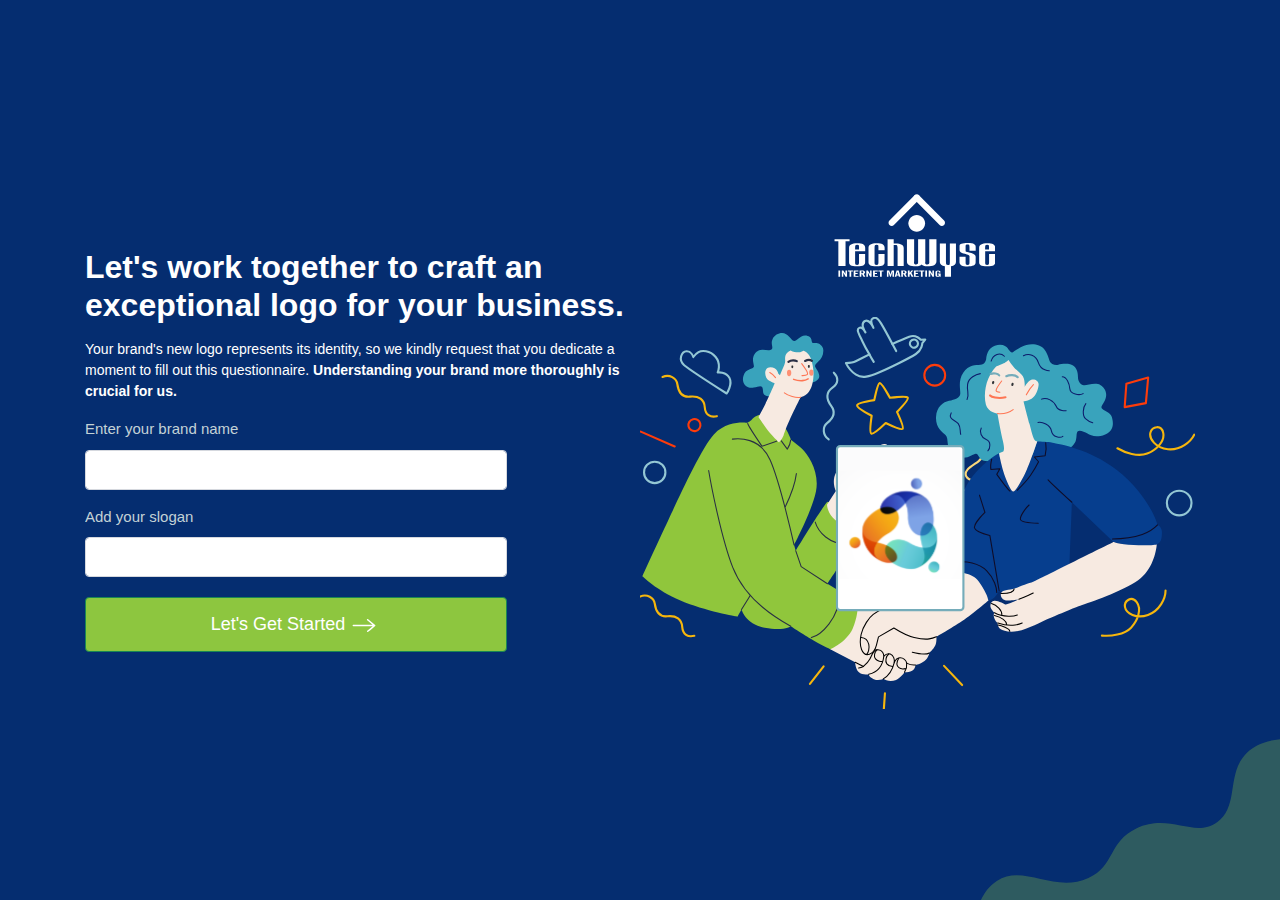
==== index.html @ 130cfa94 "new" ====
<!DOCTYPE html>
<html lang="en">
<head>
  <meta charset="UTF-8">
  <meta name="viewport" content="width=device-width, initial-scale=1.0">
  <link rel="stylesheet" href="libraries/css/bootstrap.min.css">
  <link href="libraries/css/slick.min.css" rel="stylesheet">
  <link rel="stylesheet" href="libraries/css//tagify.css">
  <link href="libraries/css/select2.min.css" rel="stylesheet" />
  <link rel="stylesheet" href="styles/styles.css">
  <title>Logo Request Form</title>
</head>
<body>
  <!-- <div class="container logo_req_wrapper">
    <div class="top-section">
      <img src="images/tw_logo.svg" alt="Logo" class="tw_logo img-fluid">
      <h2>Let's work together to craft an exceptional logo for your business.</h2>
    </div>
    <div class="left-section">
      <form>
        <div class="mb-3">
          <label for="name" class="form-label">Enter your brand name</label>
          <input type="text" id="name" name="name" class="form-control" placeholder="">
        </div>

        <div class="mb-3">
          <label for="email" class="form-label">Add your slogan</label>
          <input type="text" id="email" name="email" class="form-control" placeholder="">
        </div>

        <button class="btn btn-success lets_get_started_btn">Let's Get Started</button>
      </form>
    </div>

    <div class="right-section">
      Add your SVG file here
      <img src="images/shakehand.svg" alt="SVG Image" class="img-fluid">
    </div>
  </div> -->

<div class="slider">
  <div class="banner"> 
    <div class="container">
      <div class="row g-0">
        <div class="col-lg-7 col-xl-6 ">
          <div class="mobile">
            <div class="banner_image">
              <img src="images/tw_logo.svg" alt="Logo" class="tw_logo img-fluid">
              <img src="images/shakehand.svg" alt="SVG Image" class="banner_img img-fluid">
            </div>
          </div>
          <div class="banner_content bigEntrance">
            <h1>Let's work together to craft an <br> exceptional logo for your business.</h1>
            <p>Your brand's new logo represents its identity, so we kindly request that you dedicate a moment to fill out this questionnaire. <strong>Understanding your brand more thoroughly is crucial for us.</strong></p>
            <form  class="lep_home_form step0_form" action="#">
             <div class="form_feild_wrap">
              <label for="name" class="form-label">Enter your brand name</label>
              <input type="text" id="name" name="name" class="form-control " placeholder="" data-mandatory="true" data-validation-msg="Please enter brand name">
              <span class="validation_message" style="margin-top: 3px;"></span>
             </div>
    
              <div class="form_feild_wrap">
                <label for="email" class="form-label">Add your slogan</label>
                <input type="text" id="email" name="email" class="form-control" placeholder="" data-mandatory="true" data-validation-msg="Please enter slogan">
                <span class="validation_message" style="margin-top: 3px;"></span>
              </div>
      
              <button class="btn btn-success lets_get_started_btn">
                  Let's Get Started 
                  <i>
                    <svg width="34" height="25" viewBox="0 0 44 25" fill="none" xmlns="http://www.w3.org/2000/svg">
                      <path d="M43.486 11.5367L29.9732 0.345461C29.3534 -0.168097 28.4164 -0.100824 27.8826 0.492326C27.3469 1.08642 27.4151 1.98373 28.0348 2.49728L38.3926 11.0743H1.48265C0.664225 11.0743 0 11.71 0 12.4955C0 13.281 0.664225 13.9168 1.48265 13.9168H38.7652L32.8613 18.9681L28.2493 22.4644C27.6078 22.9515 27.4981 23.845 28.0062 24.4609C28.2988 24.8152 28.7327 25 29.1705 25C29.4928 25 29.817 24.9005 30.0898 24.693L34.768 21.1417L43.5038 13.6714C43.822 13.3995 44.0029 13.0091 44 12.5998C43.996 12.1914 43.8102 11.8039 43.486 11.5367Z" fill="white"/>
                    </svg>
                  </i>
              </button>
            </form>
          </div>
        </div>
        <div class="col-lg-5  col-xl-6 desktop">
          <div class="banner_image">
            <img src="images/tw_logo.svg" alt="Logo" class="tw_logo img-fluid">
            <!-- <img src="images/shakehand_new.svg" alt="SVG Image" class="banner_img img-fluid"> -->
            <div class="banner_svg_wrapper">
              <svg viewBox="0 0 808 572" fill="none" xmlns="http://www.w3.org/2000/svg" xmlns:xlink="http://www.w3.org/1999/xlink">
                <g clip-path="url(#clip0_4_2)">
                <path d="M406.702 200.77C415.197 187.892 429.413 196.703 439.3 207.168C450.288 218.796 457.659 203.232 463.948 190.839C470.237 178.445 483.958 169.823 497.586 178.288C511.214 186.754 499.302 204.865 492.742 210.11C486.186 215.355 467.799 223.952 476.135 233.631C484.47 243.309 499.903 235.164 504.181 248.237C508.46 261.311 495.066 266.207 486.378 263.364C477.69 260.517 467.671 246.48 461.14 247.063C454.609 247.647 456.203 268.32 442.778 278.654C435.068 284.589 420.54 281.013 419.379 266.403C418.219 251.792 435.98 243.658 436.805 235.118C437.357 229.414 428.932 226.062 419.312 223.521C411.225 221.387 399.964 210.986 406.702 200.77Z" stroke="#FAD77A" stroke-width="3.08213" stroke-miterlimit="10" stroke-linecap="round" stroke-linejoin="round" class="svg-elem-1"></path>
                <path d="M470.557 81.1114C478.559 69.2623 488.887 70.4863 495.533 69.6893C502.174 68.8922 503.769 63.5797 504.036 60.3914C504.302 57.2032 505.897 45.2509 516.521 41.7993C527.149 38.3478 533.26 42.5964 535.118 45.2509C536.98 47.9054 539.635 52.4208 542.027 51.6238C544.418 50.8267 552.918 43.123 562.485 40.7354C572.049 38.3442 583.207 39.9383 588.521 47.1083C593.835 54.2783 594.895 60.3879 596.49 64.3732C598.084 68.3585 604.196 70.7461 608.976 69.4188C613.759 68.0916 625.978 66.4975 631.559 71.2798C637.14 76.0622 637.67 83.499 637.67 88.5447C637.67 93.5903 642.187 100.23 646.97 99.4331C651.754 98.636 664.24 95.1845 670.084 98.9029C675.928 102.621 680.445 109.261 678.053 117.762C675.661 126.263 670.347 129.447 672.209 132.902C674.07 136.354 685.228 138.745 687.086 145.919C688.948 153.089 691.073 165.041 677.256 170.887C663.442 176.73 656 171.951 651.487 169.56C646.97 167.169 640.062 163.981 637.407 166.372C634.751 168.763 636.342 174.873 634.218 180.715C632.093 186.558 622.529 195.059 614.823 196.653C607.118 198.247 520.244 204.62 520.244 204.62C520.244 204.62 512.008 210.993 502.445 209.666C492.881 208.338 493.411 199.307 489.162 199.041C484.912 198.774 477.473 207.008 466.578 204.353C455.687 201.699 449.839 194.262 448.512 186.558C447.184 178.854 448.245 175.136 443.995 171.154C439.745 167.169 430.182 161.063 430.975 145.655C431.773 130.251 441.603 123.875 449.839 122.018C458.075 120.16 466.578 118.032 466.311 110.595C466.044 103.159 463.386 91.7365 470.557 81.1114Z" fill="#39A3BC" class="svg-elem-2"></path>
                <path d="M759.879 313.12C759.879 321.087 759.082 329.054 752.305 331.05C745.529 333.039 723.216 334.633 712.855 332.644C702.494 330.648 689.343 327.463 689.343 327.463L628.772 269.694L624.387 380.048C624.387 380.048 561.424 405.945 547.074 405.945C532.73 405.945 522.764 397.978 522.764 397.978C522.764 397.978 520.775 404.351 515.592 408.738C510.414 413.118 507.228 412.588 507.228 412.588L457.214 375.671C459.004 357.741 457.812 287.82 470.96 254.952C482.121 227.055 508.787 206.04 522.807 198.503C524.611 209.705 528.242 223.856 531.538 232.638C535.122 242.199 540.304 254.155 543.493 254.155C546.682 254.155 556.242 237.819 562.62 223.479C567.475 212.551 575.102 190.778 578.469 181.007C583.634 181.961 593.094 181.594 600.483 183.039C609.645 184.829 654.68 192.002 693.731 222.283C732.787 252.564 750.327 290.012 753.512 302.765C753.505 302.761 759.879 305.153 759.879 313.12Z" fill="#063E8E" class="svg-elem-3"></path>
                <path d="M572.177 117.299C566.802 122.284 558.431 122.875 558.431 122.875C558.431 122.875 564.411 146.584 566.998 155.547C569.586 164.511 572.177 177.854 575.565 180.05C576.216 180.477 577.213 180.779 578.459 181.007C575.092 190.778 567.464 212.551 562.61 223.479C556.235 237.819 546.671 254.155 543.482 254.155C540.293 254.155 535.111 242.199 531.527 232.638C528.231 223.856 524.601 209.708 522.796 198.503C525.295 197.155 527.391 196.24 528.932 195.785C528.932 195.785 531.527 193.593 528.338 180.448C525.145 167.301 520.362 140.606 520.362 140.606C520.362 140.606 506.616 139.012 503.626 127.86C500.636 116.702 502.032 101.166 507.214 89.6122C512.393 78.0584 518.97 71.8812 518.97 71.8812C518.97 71.8812 525.939 69.49 529.527 67.5009C533.114 65.5047 536.503 62.5157 536.503 62.5157C536.503 62.5157 542.482 72.0769 548.458 77.2578C554.438 82.4387 557.427 85.0291 558.819 89.4129C560.214 93.7932 560.214 101.76 560.214 101.76C560.214 101.76 563.802 94.1953 568.981 91.8041C574.163 89.4129 580.737 93.1954 580.342 98.572C579.95 103.952 577.558 112.321 572.177 117.299Z" fill="#F7EAE1" class="svg-elem-4"></path>
                <path d="M689.343 327.459C689.343 327.459 577.889 382.841 574.17 384.698C570.451 386.559 557.965 389.744 549.729 393.729C541.493 397.715 529.139 396.085 525.95 401.365C524.537 403.707 524.622 410.496 531.431 412.421C536.004 413.716 551.59 410.994 551.59 410.994C551.59 410.994 536.446 417.901 532.463 418.698C531.598 418.431 521.038 412.588 515.991 413.118C510.944 413.649 509.349 418.961 510.41 422.68C511.474 426.398 515.991 430.647 515.991 430.647C515.991 430.647 513.866 432.771 515.724 438.083C517.585 443.396 520.508 445.253 520.508 445.253C520.508 445.253 520.774 451.893 524.757 454.284C528.744 456.675 536.713 459.597 550.263 457.206C563.813 454.815 585.862 443.129 596.223 438.614C606.584 434.098 633.417 422.413 642.717 419.491C652.017 416.57 704.089 398.775 725.209 383.236C746.329 367.697 751.508 341.404 752.309 331.046C752.309 331.046 740.553 333.434 718.436 332.043C696.315 330.651 689.343 327.459 689.343 327.459Z" fill="#F7EAE1" class="svg-elem-5"></path>
                <path d="M549.334 433.906C549.334 433.906 544.105 436.066 536.314 435.763C529.406 435.497 523.761 434.835 516.055 430.65" stroke="black" stroke-width="1.54107" stroke-miterlimit="10" stroke-linecap="round" stroke-linejoin="round" class="svg-elem-6"></path>
                <path d="M521.038 445.325C530.338 448.712 540.831 448.975 546.077 448.378C551.323 447.78 556.438 445.588 556.438 445.588" stroke="black" stroke-width="1.54107" stroke-miterlimit="10" stroke-linecap="round" stroke-linejoin="round" class="svg-elem-7"></path>
                <path d="M551.59 410.994C558.032 408.34 570.386 402.959 572.479 401.864" stroke="black" stroke-width="1.54107" stroke-miterlimit="10" stroke-linecap="round" stroke-linejoin="round" class="svg-elem-8"></path>
                <path d="M525.555 402.629C536.446 402.76 544.55 400.237 544.682 395.989" stroke="black" stroke-width="1.54107" stroke-miterlimit="10" stroke-linecap="round" stroke-linejoin="round" class="svg-elem-9"></path>
                <path d="M511.738 417.104C519.575 419.36 527.412 426.932 526.747 433.703" stroke="black" stroke-width="1.54107" stroke-miterlimit="10" stroke-linecap="round" stroke-linejoin="round" class="svg-elem-10"></path>
                <path d="M516.055 434.504C527.081 437.158 533.524 442.869 533.791 447.652" stroke="black" stroke-width="1.54107" stroke-miterlimit="10" stroke-linecap="round" stroke-linejoin="round" class="svg-elem-11"></path>
                <path d="M521.17 448.314C525.686 448.979 538.307 453.893 538.307 457.345" stroke="black" stroke-width="1.54107" stroke-miterlimit="10" stroke-linecap="round" stroke-linejoin="round" class="svg-elem-12"></path>
                <path d="M494.205 259.336L502.174 284.568C502.174 284.568 485.435 300.769 487.03 307.145C488.624 313.518 509.346 318.034 509.346 318.034L522.761 397.981" stroke="#100C27" stroke-width="1.54107" stroke-miterlimit="10" stroke-linecap="round" stroke-linejoin="round" class="svg-elem-13"></path>
                <path d="M628.772 269.694C618.276 260.129 599.145 242.601 594.098 237.022" stroke="#100C27" stroke-width="1.54107" stroke-miterlimit="10" stroke-linecap="round" stroke-linejoin="round" class="svg-elem-14"></path>
                <path d="M566.468 273.676C561.951 277.661 552.388 290.41 553.982 294.926C555.577 299.441 579.751 300.238 579.751 300.238" stroke="#100C27" stroke-width="1.54107" stroke-miterlimit="10" stroke-linecap="round" stroke-linejoin="round" class="svg-elem-15"></path>
                <path d="M460.994 357.079C473.746 354.688 493.671 358.406 504.829 369.561C515.987 380.717 519.44 395.06 519.44 401.17" stroke="#100C27" stroke-width="1.54107" stroke-miterlimit="10" stroke-linecap="round" stroke-linejoin="round" class="svg-elem-16"></path>
                <path d="M687.884 323.079C701.964 323.079 717.906 321.218 731.189 316.706C744.472 312.191 753.508 302.765 753.508 302.765" stroke="#100C27" stroke-width="1.54107" stroke-miterlimit="10" stroke-linecap="round" stroke-linejoin="round" class="svg-elem-17"></path>
                <path d="M512.005 207.274C509.613 216.572 510.94 222.148 510.94 222.148L523.96 220.821L519.443 229.055C519.443 229.055 534.321 249.771 538.571 253.49" stroke="#100C27" stroke-width="1.54107" stroke-miterlimit="10" stroke-linecap="round" stroke-linejoin="round" class="svg-elem-18"></path>
                <path d="M590.646 183.107C592.24 192.137 589.848 201.965 589.848 201.965L574.173 203.826L580.285 210.733C580.285 210.733 574.971 221.091 568.86 230.122C562.748 239.153 549.465 252.166 549.465 252.166" stroke="#100C27" stroke-width="1.54107" stroke-miterlimit="10" stroke-linecap="round" stroke-linejoin="round" class="svg-elem-19"></path>
                <path d="M558.232 56.3456C565.802 52.5596 576.362 54.7515 580.149 66.7038C583.936 78.6562 595.892 78.2576 595.892 78.2576" stroke="#0D1B6B" stroke-width="1.54107" stroke-miterlimit="10" stroke-linecap="round" stroke-linejoin="round" class="svg-elem-20"></path>
                <path d="M614.82 87.0217C620.995 87.0217 625.181 96.7821 625.779 104.553C626.377 112.321 639.528 114.712 645.105 111.524" stroke="#0D1B6B" stroke-width="1.54107" stroke-miterlimit="10" stroke-linecap="round" stroke-linejoin="round" class="svg-elem-21"></path>
                <path d="M584.506 119.552C592.187 116.232 602.829 122.27 605.964 130.031C609.1 137.791 620.426 136.372 620.426 136.372" stroke="#0D1B6B" stroke-width="1.54107" stroke-miterlimit="10" stroke-linecap="round" stroke-linejoin="round" class="svg-elem-22"></path>
                <path d="M649.092 126.067C644.308 131.842 644.109 143.794 648.494 147.979C652.879 152.164 659.054 153.957 659.054 153.957" stroke="#0D1B6B" stroke-width="1.54107" stroke-miterlimit="10" stroke-linecap="round" stroke-linejoin="round" class="svg-elem-23"></path>
                <path d="M579.352 153.558C585.129 152.163 597.483 156.946 599.077 166.108C600.672 175.271 612.229 176.467 615.617 173.677" stroke="#0D1B6B" stroke-width="1.54107" stroke-miterlimit="10" stroke-linecap="round" stroke-linejoin="round" class="svg-elem-24"></path>
                <path d="M495.465 82.4386C489.09 83.4349 478.327 88.6123 476.936 97.9777C475.54 107.34 479.925 113.118 476.138 120.089" stroke="#0D1B6B" stroke-width="1.54107" stroke-miterlimit="10" stroke-linecap="round" stroke-linejoin="round" class="svg-elem-25"></path>
                <path d="M530.534 57.1427C524.554 51.1683 514.194 53.5559 511.207 64.1134" stroke="#0D1B6B" stroke-width="1.54107" stroke-miterlimit="10" stroke-linecap="round" stroke-linejoin="round" class="svg-elem-26"></path>
                <path d="M453.053 139.624C447.953 149.036 459.211 149.847 463.322 155.277C467.429 160.707 465.432 165.874 466.909 170.837" stroke="#0D1B6B" stroke-width="1.54107" stroke-miterlimit="10" stroke-linecap="round" stroke-linejoin="round" class="svg-elem-27"></path>
                <path d="M496.86 161.725C493.87 166.905 496.661 175.67 504.032 178.459C511.403 181.249 510.011 191.209 506.424 194.795" stroke="#0D1B6B" stroke-width="1.54107" stroke-miterlimit="10" stroke-linecap="round" stroke-linejoin="round" class="svg-elem-28"></path>
                <path d="M520.372 140.61C528.943 141.805 538.307 138.418 543.29 134.831" stroke="#FE7654" stroke-width="1.54107" stroke-miterlimit="10" stroke-linecap="round" stroke-linejoin="round" class="svg-elem-29"></path>
                <path d="M572.778 98.3763C570.785 100.369 564.411 109.332 562.417 113.318" stroke="#FE7654" stroke-width="1.54107" stroke-miterlimit="10" stroke-linecap="round" stroke-linejoin="round" class="svg-elem-30"></path>
                <path d="M526.551 93.199C523.96 96.5865 518.582 105.151 518.383 106.945C518.183 108.738 523.964 109.535 523.964 109.535" stroke="#FE7654" stroke-width="1.54107" stroke-miterlimit="10" stroke-linecap="round" stroke-linejoin="round" class="svg-elem-31"></path>
                <path d="M509.613 114.115C511.407 115.908 520.173 119.694 532.128 116.904" stroke="#FE7654" stroke-width="3.08213" stroke-miterlimit="10" stroke-linecap="round" stroke-linejoin="round" class="svg-elem-32"></path>
                <path d="M510.41 82.9368C514.795 81.1434 520.97 82.5383 522.963 84.9295" stroke="#75ACBA" stroke-width="3.08213" stroke-miterlimit="10" stroke-linecap="round" stroke-linejoin="round" class="svg-elem-33"></path>
                <path d="M533.324 86.2247C537.709 84.0328 546.476 83.8335 549.864 87.6195" stroke="#75ACBA" stroke-width="3.08213" stroke-miterlimit="10" stroke-linecap="round" stroke-linejoin="round" class="svg-elem-34"></path>
                <path d="M513.631 97.7287C512.606 97.4974 512.254 96.6149 512.592 95.1133C512.93 93.6117 513.624 92.9641 514.649 93.1954C515.674 93.4267 516.027 94.3092 515.688 95.8108C515.35 97.3088 514.656 97.9564 513.631 97.7287Z" fill="#303336" class="svg-elem-35"></path>
                <path d="M541.728 100.415C540.703 100.184 540.35 99.3014 540.688 97.7998C541.026 96.2982 541.721 95.6506 542.746 95.8819C543.771 96.1132 544.123 96.9956 543.785 98.4972C543.447 99.9988 542.753 100.646 541.728 100.415Z" fill="#303336" class="svg-elem-36"></path>
                <path d="M317.13 415.111L329.751 421.352C329.751 421.352 337.987 412.588 347.02 413.385C356.054 414.182 367.212 418.431 367.212 418.431L459.403 371.419C459.403 371.419 483.581 371.686 493.144 384.965C502.708 398.245 505.897 406.745 507.225 412.588C507.225 412.588 485.175 431.71 468.967 442.602C452.761 453.491 431.506 465.443 431.506 465.443C431.506 465.443 432.303 473.41 429.644 478.723C426.989 484.035 421.141 489.081 421.141 489.081C421.141 489.081 420.344 495.988 414.233 500.766C408.122 505.549 401.213 506.609 401.213 506.609C401.213 506.609 400.683 512.452 396.166 515.11C391.65 517.764 385.008 517.234 385.008 517.234C385.008 517.234 379.961 525.468 372.786 528.389C365.614 531.311 357.641 529.453 354.189 526.795C354.189 526.795 347.547 530.514 340.372 527.326C333.2 524.137 332.933 520.156 332.933 520.156C332.933 520.156 323.369 522.28 318.322 516.967C313.276 511.655 313.276 502.624 313.276 502.624L276.879 483.633L317.13 415.111Z" fill="#F7EAE1" class="svg-elem-37"></path>
                <path d="M367.212 418.434C351.27 424.277 344.543 429.323 339.582 433.041C333.47 437.624 324.957 449.58 322.045 461.728C320.518 468.101 320.451 478.463 322.576 484.039C324.701 489.618 329.217 492.54 334.001 490.945C338.784 489.351 342.586 484.434 344.23 477.865C346.024 470.695 347.22 465.714 347.22 465.714L369.604 452.697C369.604 452.697 386.873 463.586 399.095 466.507C411.318 469.428 416.098 469.428 420.881 468.631C425.665 467.834 431.509 465.443 431.509 465.443" stroke="black" stroke-width="1.54107" stroke-miterlimit="10" stroke-linecap="round" stroke-linejoin="round" class="svg-elem-38"></path>
                <path d="M322.045 466.507C328.687 467.037 331.84 471.218 333.072 476.666C334.467 482.84 332.143 488.949 330.281 490.81" stroke="black" stroke-width="1.54107" stroke-miterlimit="10" stroke-linecap="round" stroke-linejoin="round" class="svg-elem-39"></path>
                <path d="M313.279 502.631C318.326 505.154 325.302 508.741 325.302 508.741C325.302 508.741 331.876 502.962 334.666 497.785C337.457 492.604 339.649 485.434 343.632 484.637C347.618 483.84 351.601 485.434 353.196 488.024C354.79 490.615 354.99 493.604 354.99 493.604C354.99 493.604 359.375 489.021 364.354 490.615C369.337 492.209 370.928 498.98 370.134 503.165C370.134 503.165 373.124 496.393 378.302 496.194C383.485 495.995 387.667 499.582 388.265 503.962C388.863 508.346 386.937 514.188 385.012 517.241" stroke="black" stroke-width="1.54107" stroke-miterlimit="10" stroke-linecap="round" stroke-linejoin="round" class="svg-elem-40"></path>
                <path d="M421.145 489.084C415.963 492.404 400.423 489.017 396.437 488.021" stroke="black" stroke-width="1.54107" stroke-miterlimit="10" stroke-linecap="round" stroke-linejoin="round" class="svg-elem-41"></path>
                <path d="M401.217 506.613C394.643 507.342 388.265 503.958 388.265 503.958" stroke="black" stroke-width="1.54107" stroke-miterlimit="10" stroke-linecap="round" stroke-linejoin="round" class="svg-elem-42"></path>
                <path d="M370.134 503.161C367.543 513.918 362.364 522.152 354.192 526.799" stroke="black" stroke-width="1.54107" stroke-miterlimit="10" stroke-linecap="round" stroke-linejoin="round" class="svg-elem-43"></path>
                <path d="M354.99 493.6C354.192 500.571 351.138 516.241 332.94 520.159" stroke="black" stroke-width="1.54107" stroke-miterlimit="10" stroke-linecap="round" stroke-linejoin="round" class="svg-elem-44"></path>
                <path d="M325.302 508.74C321.714 510.335 318.33 511.132 318.33 511.132" stroke="black" stroke-width="1.54107" stroke-miterlimit="10" stroke-linecap="round" stroke-linejoin="round" class="svg-elem-45"></path>
                <path d="M345.027 484.637C341.639 487.825 339.845 493.998 342.835 497.784C345.825 501.571 351.402 501.77 352.598 501.571" stroke="black" stroke-width="1.54107" stroke-miterlimit="10" stroke-linecap="round" stroke-linejoin="round" class="svg-elem-46"></path>
                <path d="M362.165 490.611C358.378 493.6 356.385 501.168 359.375 504.954C362.364 508.74 367.742 508.94 367.742 508.94" stroke="black" stroke-width="1.54107" stroke-miterlimit="10" stroke-linecap="round" stroke-linejoin="round" class="svg-elem-47"></path>
                <path d="M376.708 496.788C373.319 502.368 373.519 507.744 376.907 510.534C380.296 513.324 386.471 511.929 386.471 511.929" stroke="black" stroke-width="1.54107" stroke-miterlimit="10" stroke-linecap="round" stroke-linejoin="round" class="svg-elem-48"></path>
                <path d="M175.26 142.997C172.071 141.802 165.297 146.584 162.906 149.37C160.514 152.16 156.132 154.153 156.132 154.153C156.132 154.153 127.837 149.37 107.513 170.887C87.1902 192.401 43.7499 290.809 37.3754 303.957C31.0008 317.105 3.50226 377.265 3.50226 377.265C3.50226 377.265 23.8254 397.583 58.8944 412.723C93.9634 427.864 141.785 436.229 141.785 436.229L147.765 425.871C147.765 425.871 153.741 447.385 181.638 452.566C209.535 457.746 219.497 450.174 219.497 450.174C219.497 450.174 234.243 459.736 248.59 468.5C262.937 477.264 276.886 483.64 276.886 483.64C276.886 483.64 300.797 473.282 309.563 453.761C318.33 434.24 317.134 415.115 317.134 415.115L272.9 388.42C272.9 388.42 322.715 313.12 329.089 304.355C335.464 295.591 275.687 270.093 273.298 268.897C270.906 267.701 226.673 340.212 226.673 340.212L224.281 331.847C224.281 331.847 250.583 281.646 256.161 254.159C261.742 226.667 245.8 201.168 235.439 191.607C231.228 187.722 226.274 183.64 219.764 178.726C216.71 169.03 209.934 158.938 209.934 158.938L175.26 142.997Z" fill="#90C63C" class="svg-elem-49"></path>
                <path d="M224.943 34.7645C227.726 34.5902 229.591 31.4447 234.375 28.6549C239.158 25.8652 244.365 27.196 246.729 28.9218C250.181 31.4447 249.519 34.6329 250.448 36.6255C251.377 38.6182 254.168 37.8211 257.09 37.9528C260.012 38.0844 267.052 41.8029 266.92 49.108C266.789 56.4132 263.866 60.9287 259.613 64.9104C255.363 68.8957 254.032 70.7532 255.363 73.0127C256.691 75.2687 264.397 84.965 259.35 90.6761C254.303 96.3872 245.269 95.7218 245.269 95.7218L193.063 113.784C193.063 113.784 186.688 117.235 182.036 114.051C177.388 110.862 180.442 105.151 177.388 101.568C175.733 99.6252 171.391 101.436 165.564 102.632C155.203 104.756 147.099 96.1238 150.687 85.3671C154.274 74.6104 162.909 77.1332 165.564 72.7494C166.828 70.6642 163.041 63.9853 165.034 57.744C167.027 51.5028 172.341 46.9873 178.983 47.6527C184.674 48.222 188.945 49.5137 191.735 46.8556C194.526 44.2012 189.61 38.6217 193.063 31.8503C196.515 25.0789 205.947 21.0936 212.724 24.9436C219.497 28.7866 220.693 35.0279 224.943 34.7645Z" fill="#39A3BC" class="svg-elem-50"></path>
                <path d="M201.431 82.7055C201.431 82.7055 200.103 73.1443 189.742 73.1443C179.381 73.1443 180.976 88.8151 187.617 92.5335C194.259 96.2519 196.12 96.5188 196.12 96.5188C196.12 96.5188 188.414 114.844 182.57 126.533C176.726 138.219 172.476 145.655 172.476 145.655C172.476 145.655 183.104 161.326 189.215 168.763C195.326 176.2 202.498 182.441 202.498 182.441C202.498 182.441 206.218 178.989 209.008 172.613C209.008 172.613 211.001 165.045 217.643 150.434C224.284 135.827 233.848 116.701 233.848 116.701C233.848 116.701 246.334 115.107 250.587 98.6395C254.837 82.1717 251.423 69.3405 249.259 61.9855C245.939 50.6986 237.703 48.9693 237.703 48.9693C237.703 48.9693 231.46 54.812 219.106 48.7024C219.106 48.7024 212.596 51.7554 211.535 57.2032C210.471 62.6474 212.863 63.9746 209.279 71.81C205.691 79.6454 203.833 84.691 203.833 84.691L201.431 82.7055Z" fill="#F7EAE1" class="svg-elem-51"></path>
                <path d="M221.754 74.5285C220.828 74.5285 220.355 73.8382 220.355 72.4789C220.355 71.1232 220.828 70.4293 221.754 70.4293C222.679 70.4293 223.152 71.1196 223.152 72.4789C223.152 73.8382 222.683 74.5285 221.754 74.5285Z" fill="#303336" class="svg-elem-52"></path>
                <path d="M245.796 74.13C244.871 74.13 244.397 73.4397 244.397 72.0804C244.397 70.7247 244.871 70.0308 245.796 70.0308C246.722 70.0308 247.195 70.7211 247.195 72.0804C247.195 73.4397 246.725 74.13 245.796 74.13Z" fill="#303336" class="svg-elem-53"></path>
                <path d="M216.041 65.309C220.426 61.8574 226.27 63.1847 228.264 64.2451" stroke="#292F44" stroke-width="3.08213" stroke-miterlimit="10" stroke-linecap="round" stroke-linejoin="round" class="svg-elem-54"></path>
                <path d="M240.351 63.9817C243.671 62.2559 248.056 62.2559 250.313 63.9817" stroke="#292F44" stroke-width="3.08213" stroke-miterlimit="10" stroke-linecap="round" stroke-linejoin="round" class="svg-elem-55"></path>
                <path d="M235.435 67.8318C235.435 67.8318 239.891 73.9841 241.81 77.1296C243.273 79.5208 244.999 82.5738 243.404 84.0363C241.81 85.4987 235.834 85.3635 235.834 85.3635" stroke="#FE7654" stroke-width="1.54107" stroke-miterlimit="10" stroke-linecap="round" stroke-linejoin="round" class="svg-elem-56"></path>
                <path d="M223.747 90.8077C225.872 91.6048 232.115 92.932 236.499 92.6687C240.884 92.4018 244.736 90.1459 244.736 90.1459" stroke="#FE7654" stroke-width="2.3116" stroke-miterlimit="10" stroke-linecap="round" stroke-linejoin="round" class="svg-elem-57"></path>
                <path d="M217.063 86.0788C214.995 86.061 213.955 84.5096 213.984 81.4815C214.012 78.4534 215.077 76.9233 217.144 76.9411C219.212 76.9589 220.252 78.5103 220.223 81.5384C220.198 84.5665 219.131 86.0966 217.063 86.0788Z" fill="#FE9074" class="svg-elem-58"></path>
                <path d="M249.341 85.5486C247.273 85.5308 246.234 83.9794 246.262 80.9512C246.291 77.9231 247.355 76.3931 249.423 76.4109C251.491 76.4287 252.53 77.9801 252.502 81.0082C252.477 84.0363 251.409 85.5664 249.341 85.5486Z" fill="#FE9074" class="svg-elem-59"></path>
                <path d="M188.945 80.848C191.735 82.3105 196.252 86.8224 197.312 88.2849" stroke="#FE7654" stroke-width="1.54107" stroke-miterlimit="10" stroke-linecap="round" stroke-linejoin="round" class="svg-elem-60"></path>
                <path d="M233.841 116.705C227.331 118.167 215.511 114.712 210.197 110.464" stroke="#FE7654" stroke-width="1.54107" stroke-miterlimit="10" stroke-linecap="round" stroke-linejoin="round" class="svg-elem-61"></path>
                <path d="M272.366 273.146L285.118 253.49C285.118 253.49 278.21 239.413 285.649 225.866C293.088 212.32 306.371 193.728 311.951 193.995C317.532 194.262 323.64 199.04 320.454 205.947C317.265 212.854 309.827 224.009 307.702 228.258C305.577 232.506 305.047 235.694 306.638 235.961C308.232 236.228 320.187 218.43 326.562 210.199C332.937 201.965 343.034 191.874 347.02 188.686C351.007 185.498 356.321 183.106 360.57 186.562C364.82 190.013 364.29 195.859 359.773 200.905C359.773 200.905 366.945 193.201 370.664 192.938C374.384 192.671 382.089 195.329 381.292 201.172C380.495 207.015 369.337 218.704 369.337 218.704C369.337 218.704 377.042 211.534 381.025 213.124C385.012 214.718 388.731 217.907 386.072 223.749C383.417 229.592 367.208 247.921 361.631 253.497C356.05 259.076 325.234 302.103 325.234 302.103C325.234 302.103 301.591 309.01 286.713 297.588C271.835 286.162 272.366 273.146 272.366 273.146Z" fill="#F7EAE1" class="svg-elem-62"></path>
                <path d="M359.773 200.901C359.773 200.901 341.973 222.152 339.051 225.87" stroke="#FE7654" stroke-width="1.54107" stroke-miterlimit="10" stroke-linecap="round" stroke-linejoin="round" class="svg-elem-63"></path>
                <path d="M369.337 218.697C364.82 223.742 353.929 237.289 353.929 237.289" stroke="#FE7654" stroke-width="1.54107" stroke-miterlimit="10" stroke-linecap="round" stroke-linejoin="round" class="svg-elem-64"></path>
                <path d="M331.079 221.351C334.001 222.678 342.237 227.724 347.551 231.442C352.865 235.161 359.239 243.395 359.239 243.395" stroke="#FE7654" stroke-width="1.54107" stroke-miterlimit="10" stroke-linecap="round" stroke-linejoin="round" class="svg-elem-65"></path>
                <path d="M306.638 235.961C313.546 239.947 324.967 247.117 323.907 260.93C323.003 272.683 314.343 279.255 314.343 279.255" stroke="#FE7654" stroke-width="1.54107" stroke-miterlimit="10" stroke-linecap="round" stroke-linejoin="round" class="svg-elem-66"></path>
                <path d="M299.466 205.68C305.047 207.008 311.951 200.368 314.076 195.589" stroke="#FE7654" stroke-width="1.54107" stroke-miterlimit="10" stroke-linecap="round" stroke-linejoin="round" class="svg-elem-67"></path>
                <path d="M219.497 450.175C183.631 430.654 150.954 405.155 135.012 364.516C119.07 323.876 103.929 247.384 99.9429 223.479" stroke="#292F44" stroke-width="1.54107" stroke-miterlimit="10" stroke-linecap="round" stroke-linejoin="round" class="svg-elem-68"></path>
                <path d="M156.798 155.085C158.791 160.928 175.662 185.231 177.52 188.152L198.775 180.715" stroke="#292F44" stroke-width="1.54107" stroke-miterlimit="10" stroke-linecap="round" stroke-linejoin="round" class="svg-elem-69"></path>
                <path d="M205.68 180.317L214.447 192.401C214.447 192.401 218.832 185.629 219.362 179.253" stroke="#292F44" stroke-width="1.54107" stroke-miterlimit="10" stroke-linecap="round" stroke-linejoin="round" class="svg-elem-70"></path>
                <path d="M134.478 177.794C143.778 176.73 174.594 174.606 189.472 208.071C204.349 241.537 224.274 331.843 224.274 331.843" stroke="#292F44" stroke-width="1.54107" stroke-miterlimit="10" stroke-linecap="round" stroke-linejoin="round" class="svg-elem-71"></path>
                <path d="M226.669 340.212L234.638 363.452L272.896 388.42" stroke="#292F44" stroke-width="1.54107" stroke-miterlimit="10" stroke-linecap="round" stroke-linejoin="round" class="svg-elem-72"></path>
                <path d="M255.096 298.644C258.816 311.127 274.224 333.174 308.232 331.05" stroke="#292F44" stroke-width="1.54107" stroke-miterlimit="10" stroke-linecap="round" stroke-linejoin="round" class="svg-elem-73"></path>
                <path d="M249.516 466.774C262.799 463.056 290.429 439.418 290.696 402.23" stroke="#292F44" stroke-width="1.54107" stroke-miterlimit="10" stroke-linecap="round" stroke-linejoin="round" class="svg-elem-74"></path>
                <path d="M147.765 425.871L160.25 405.685" stroke="#292F44" stroke-width="1.54107" stroke-miterlimit="10" stroke-linecap="round" stroke-linejoin="round" class="svg-elem-75"></path>
                <path d="M227.665 228.058C225.274 247.778 211.524 276.334 211.524 276.334" stroke="#292F44" stroke-width="1.54107" stroke-miterlimit="10" stroke-linecap="round" stroke-linejoin="round" class="svg-elem-76"></path>
                <path d="M389.884 117.459C391.279 120.249 374.152 138.201 374.152 138.201C374.152 138.201 384.535 160.561 382.328 162.913C380.121 165.265 357.734 154.366 357.734 154.366C357.734 154.366 339.806 171.496 336.749 169.777C333.691 168.055 337.279 143.752 337.279 143.752C337.279 143.752 315.714 132.294 316.134 128.561C316.554 124.829 341.055 121.025 341.055 121.025C341.055 121.025 346.124 96.711 348.971 96.227C351.822 95.7431 363.841 117.595 363.841 117.595C363.841 117.595 388.489 114.673 389.884 117.459Z" stroke="#F6B60D" stroke-width="3.08213" stroke-miterlimit="10" stroke-linecap="round" stroke-linejoin="round" class="svg-elem-77"></path>
                <path d="M317.611 365.057L330.363 391.352" stroke="#F6B60D" stroke-width="3.08213" stroke-miterlimit="10" stroke-linecap="round" stroke-linejoin="round" class="svg-elem-78"></path>
                <path d="M385.222 364.569L370.874 393.256" stroke="#F6B60D" stroke-width="3.08213" stroke-miterlimit="10" stroke-linecap="round" stroke-linejoin="round" class="svg-elem-79"></path>
                <path d="M267.319 508.741L247.391 534.236" stroke="#F6B60D" stroke-width="3.08213" stroke-miterlimit="10" stroke-linecap="round" stroke-linejoin="round" class="svg-elem-80"></path>
                <path d="M356.584 547.782L354.99 570.89" stroke="#F6B60D" stroke-width="3.08213" stroke-miterlimit="10" stroke-linecap="round" stroke-linejoin="round" class="svg-elem-81"></path>
                <path d="M442.664 507.943L468.966 535.83" stroke="#F6B60D" stroke-width="3.08213" stroke-miterlimit="10" stroke-linecap="round" stroke-linejoin="round" class="svg-elem-82"></path>
                <path d="M0 407.068C10.1153 402.688 20.3018 408.591 21.4763 417.334C22.6509 426.08 26.9006 437.025 39.9522 435.68C53.0075 434.335 60.6918 439.84 61.4677 451.088C62.2437 462.336 69.7073 466.52 79.0716 464.161" stroke="#F6B60D" stroke-width="3.08213" stroke-miterlimit="10" stroke-linecap="round" stroke-linejoin="round" class="svg-elem-83"></path>
                <path d="M32.8089 87.2992C42.9242 82.919 53.1107 88.8222 54.2852 97.5649C55.4598 106.311 59.7095 117.257 72.7611 115.912C85.8164 114.566 93.5007 120.071 94.2766 131.319C95.0526 142.567 102.516 146.751 111.881 144.392" stroke="#F6B60D" stroke-width="3.08213" stroke-miterlimit="10" stroke-linecap="round" stroke-linejoin="round" class="svg-elem-84"></path>
                <path d="M274.747 178.267C265.731 171.93 265.447 160.163 272.295 154.594C279.143 149.025 286.265 139.688 278.303 129.259C270.341 118.829 271.024 109.403 280.217 102.87C289.411 96.3374 289.083 87.7868 282.179 81.0331" stroke="#94C7D4" stroke-width="3.08213" stroke-miterlimit="10" stroke-linecap="round" stroke-linejoin="round" class="svg-elem-85"></path>
                <path d="M695.045 191.066C706.253 197.763 725.088 203.855 738.36 198.777C751.629 193.7 764.296 180.993 761.727 168.653C759.157 156.309 745.529 159.262 743.137 168.066C740.745 176.869 750.458 190.703 768.582 192.547C786.705 194.39 801.91 181.761 806.89 171.35" stroke="#F6B60D" stroke-width="3.08213" stroke-miterlimit="10" stroke-linecap="round" stroke-linejoin="round" class="svg-elem-86"></path>
                <path d="M672.449 463.803C685.445 465.07 705.078 462.531 714.906 452.27C724.73 442.01 730.749 425.11 723.15 415.05C715.55 404.987 704.492 413.479 706.093 422.461C707.695 431.442 722.391 439.802 739.563 433.725C756.736 427.649 765.083 409.735 765.133 398.194" stroke="#F6B60D" stroke-width="3.08213" stroke-miterlimit="10" stroke-linecap="round" stroke-linejoin="round" class="svg-elem-87"></path>
                <path d="M21.4336 241.804C30.0178 241.804 36.9767 234.847 36.9767 226.265C36.9767 217.683 30.0178 210.726 21.4336 210.726C12.8494 210.726 5.8905 217.683 5.8905 226.265C5.8905 234.847 12.8494 241.804 21.4336 241.804Z" stroke="#94C7D4" stroke-width="3.08213" stroke-miterlimit="10" stroke-linecap="round" stroke-linejoin="round" class="svg-elem-88"></path>
                <path d="M81.2554 165.871C85.9648 164.747 88.8711 160.019 87.7469 155.311C86.6227 150.603 81.8937 147.698 77.1843 148.822C72.475 149.945 69.5686 154.673 70.6928 159.381C71.817 164.09 76.5461 166.995 81.2554 165.871Z" stroke="#FD3C0B" stroke-width="3.08213" stroke-miterlimit="10" stroke-linecap="round" stroke-linejoin="round" class="svg-elem-89"></path>
                <path d="M429.114 99.9704C437.478 99.9704 444.258 93.1917 444.258 84.8298C444.258 76.4679 437.478 69.6893 429.114 69.6893C420.75 69.6893 413.969 76.4679 413.969 84.8298C413.969 93.1917 420.75 99.9704 429.114 99.9704Z" stroke="#FD3C0B" stroke-width="3.08213" stroke-miterlimit="10" stroke-linecap="round" stroke-linejoin="round" class="svg-elem-90"></path>
                <path d="M784.986 288.816C794.889 288.816 802.917 280.79 802.917 270.89C802.917 260.989 794.889 252.963 784.986 252.963C775.083 252.963 767.055 260.989 767.055 270.89C767.055 280.79 775.083 288.816 784.986 288.816Z" stroke="#94C7D4" stroke-width="3.08213" stroke-miterlimit="10" stroke-linecap="round" stroke-linejoin="round" class="svg-elem-91"></path>
                <path d="M1.11047 166.902L50.5267 188.419" stroke="#FD3C0B" stroke-width="3.08213" stroke-miterlimit="10" stroke-linecap="round" stroke-linejoin="round" class="svg-elem-92"></path>
                <path d="M705.63 131.266L708.114 97.1451L739.809 88.1569L736.47 125.373L705.63 131.266Z" stroke="#FD3C0B" stroke-width="3.08213" stroke-miterlimit="10" stroke-linecap="round" stroke-linejoin="round" class="svg-elem-93"></path>
                <path d="M466.194 426.775H291.422C288.863 426.775 286.77 424.683 286.77 422.124V192.714C286.77 190.155 288.863 188.063 291.422 188.063H466.194C468.753 188.063 470.846 190.155 470.846 192.714V422.124C470.846 424.683 468.753 426.775 466.194 426.775Z" fill="white" stroke="#75ACBA" stroke-width="3.08213" stroke-miterlimit="10" stroke-linecap="round" stroke-linejoin="round" class="svg-elem-94"></path>
                <mask id="mask0_4_2" style="mask-type:alpha" maskUnits="userSpaceOnUse" x="290" y="190" width="177" height="234">
                <path d="M462.481 423.597H294.859C292.405 423.597 290.398 421.557 290.398 419.064V195.44C290.398 192.946 292.405 190.907 294.859 190.907H462.481C464.935 190.907 466.942 192.946 466.942 195.44V419.064C466.942 421.557 464.935 423.597 462.481 423.597Z" fill="#FAFAFA" class="svg-elem-95"></path>
                </mask>
                <g mask="url(#mask0_4_2)">
                <path d="M563.501 193.068H194.559V455.295H563.501V193.068Z" fill="url(#pattern0)" class="svg-elem-96"></path>
                <path d="M477.751 190.186H286.795V223.324H477.751V190.186Z" fill="#FBFBFC" class="svg-elem-97"></path>
                <path d="M472.707 381.814H284.633V426.479H472.707V381.814Z" fill="white" class="svg-elem-98"></path>
                </g>
                <path d="M415.258 32.8466L408.485 33.0459C408.485 33.0459 402.067 24.8262 391.927 28.7581C381.787 32.6901 367.454 39.2516 367.454 39.2516C367.454 39.2516 357.054 19.4069 350.921 9.26222C344.789 -0.882492 341.564 0.640459 338.557 2.34489C336.628 3.44084 335.35 6.68245 339.838 15.7205C339.838 15.7205 334.207 2.44096 327.591 5.72171C319.632 9.67142 328.146 22.3425 328.146 22.3425C328.146 22.3425 323.583 13.9912 319.301 15.8771C314.34 18.0619 318.725 24.6803 323.537 34.9318C328.349 45.1832 334.047 54.4455 334.047 54.4455C334.047 54.4455 318.443 62.3236 314.034 64.5119C309.624 66.7003 299.822 67.1664 299.822 67.1664C299.822 67.1664 304.908 77.6919 314.525 84.0505C323.523 90.0036 333.62 86.8047 348.611 80.4673C363.603 74.13 392.714 59.6869 401.651 53.8797C410.588 48.0726 411.058 37.9492 411.058 37.9492L415.258 32.8466Z" stroke="#94C7D4" stroke-width="3.08213" stroke-miterlimit="10" stroke-linecap="round" stroke-linejoin="round" class="svg-elem-99"></path>
                <path d="M367.458 39.2515C370.141 44.1015 372.985 49.5599 372.985 49.5599" stroke="#94C7D4" stroke-width="3.08213" stroke-miterlimit="10" stroke-linecap="round" stroke-linejoin="round" class="svg-elem-100"></path>
                <path d="M334.051 54.449C336.567 59.2456 340.294 65.3659 340.294 65.3659" stroke="#94C7D4" stroke-width="3.08213" stroke-miterlimit="10" stroke-linecap="round" stroke-linejoin="round" class="svg-elem-101"></path>
                <path d="M393.49 41.3118C394.942 44.2332 398.487 45.4288 401.409 43.977C404.331 42.5252 405.527 38.9811 404.075 36.0598C402.623 33.1384 399.078 31.9428 396.156 33.3946C393.233 34.8464 392.037 38.3904 393.49 41.3118Z" stroke="#94C7D4" stroke-width="3.08213" stroke-miterlimit="10" stroke-linecap="round" stroke-linejoin="round" class="svg-elem-102"></path>
                <path d="M126.181 111.375C126.181 111.375 135.168 98.2019 130.235 88.6266C125.302 79.0512 113.094 80.6773 113.094 80.6773C113.094 80.6773 118.707 68.604 110.136 58.26C101.562 47.9125 89.6638 48.5708 85.1686 51.0723C80.6768 53.5702 77.6194 58.2743 77.6194 58.2743C77.6194 58.2743 74.7614 49.4995 67.7853 49.8696C60.5245 50.2503 55.1359 62.4695 64.3685 70.1661C73.384 77.6812 126.181 111.375 126.181 111.375Z" stroke="#94C7D4" stroke-width="3.08213" stroke-miterlimit="10" stroke-linecap="round" stroke-linejoin="round" class="svg-elem-103"></path>
                </g>
                <defs>
                <pattern id="pattern0" patternContentUnits="objectBoundingBox" width="1" height="1">
                <use xlink:href="#image0_4_2" transform="matrix(0.000266525 0 0 0.000374989 0 -0.000422594)"></use>
                </pattern>
                <clipPath id="clip0_4_2">
                <rect width="808" height="572" fill="white" class="svg-elem-104"></rect>
                </clipPath>
                <image id="image0_4_2" width="3752" height="2669" xlink:href="[data-uri]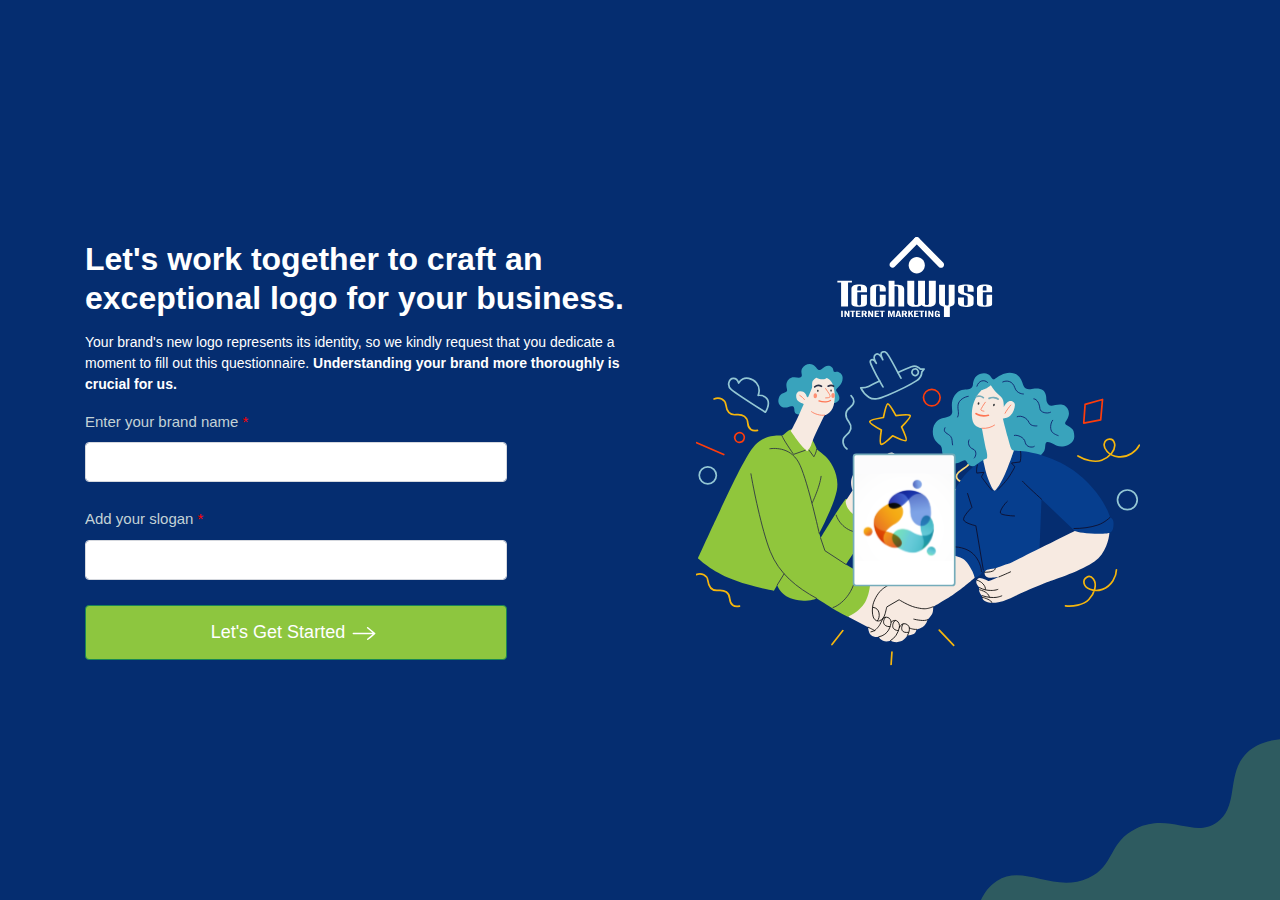
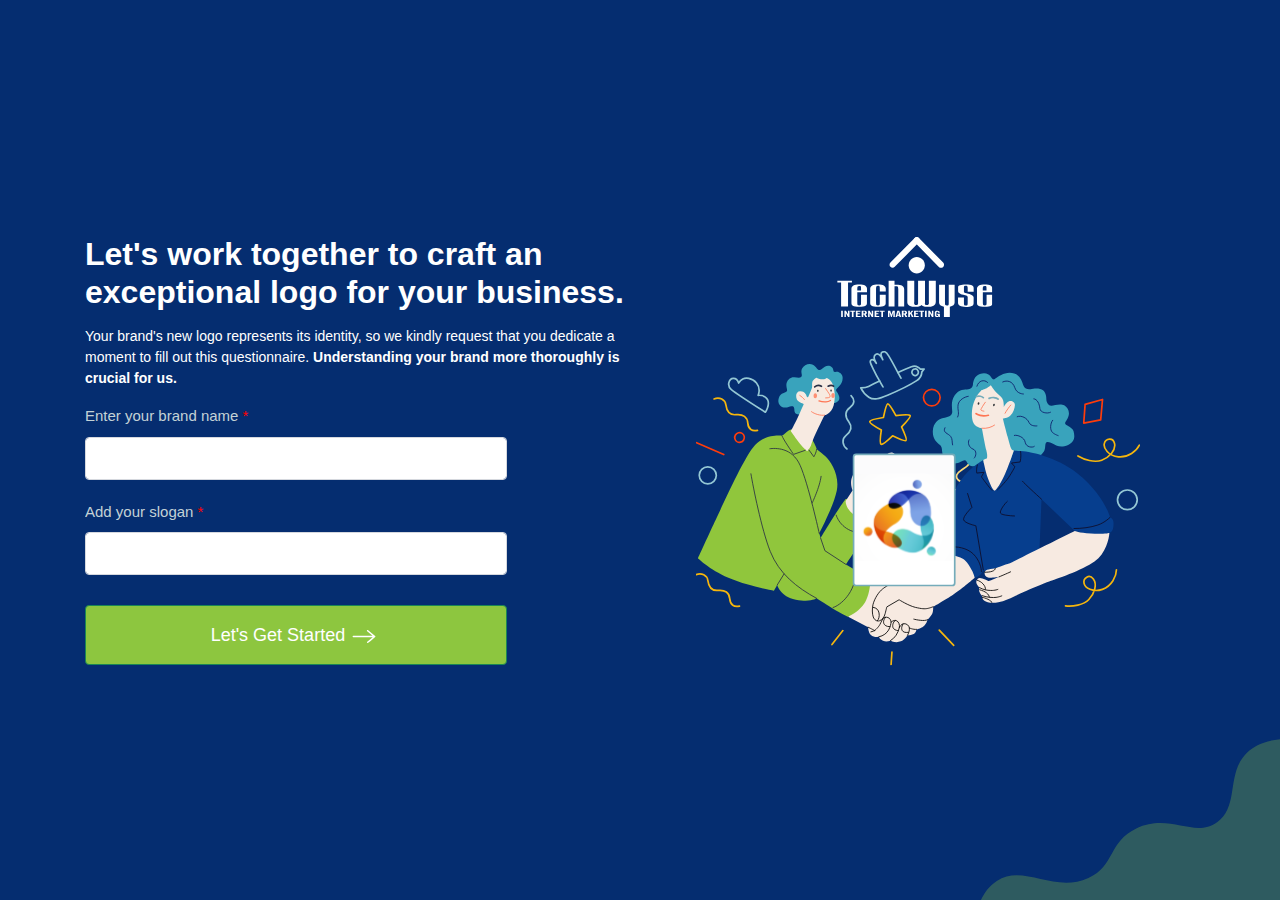
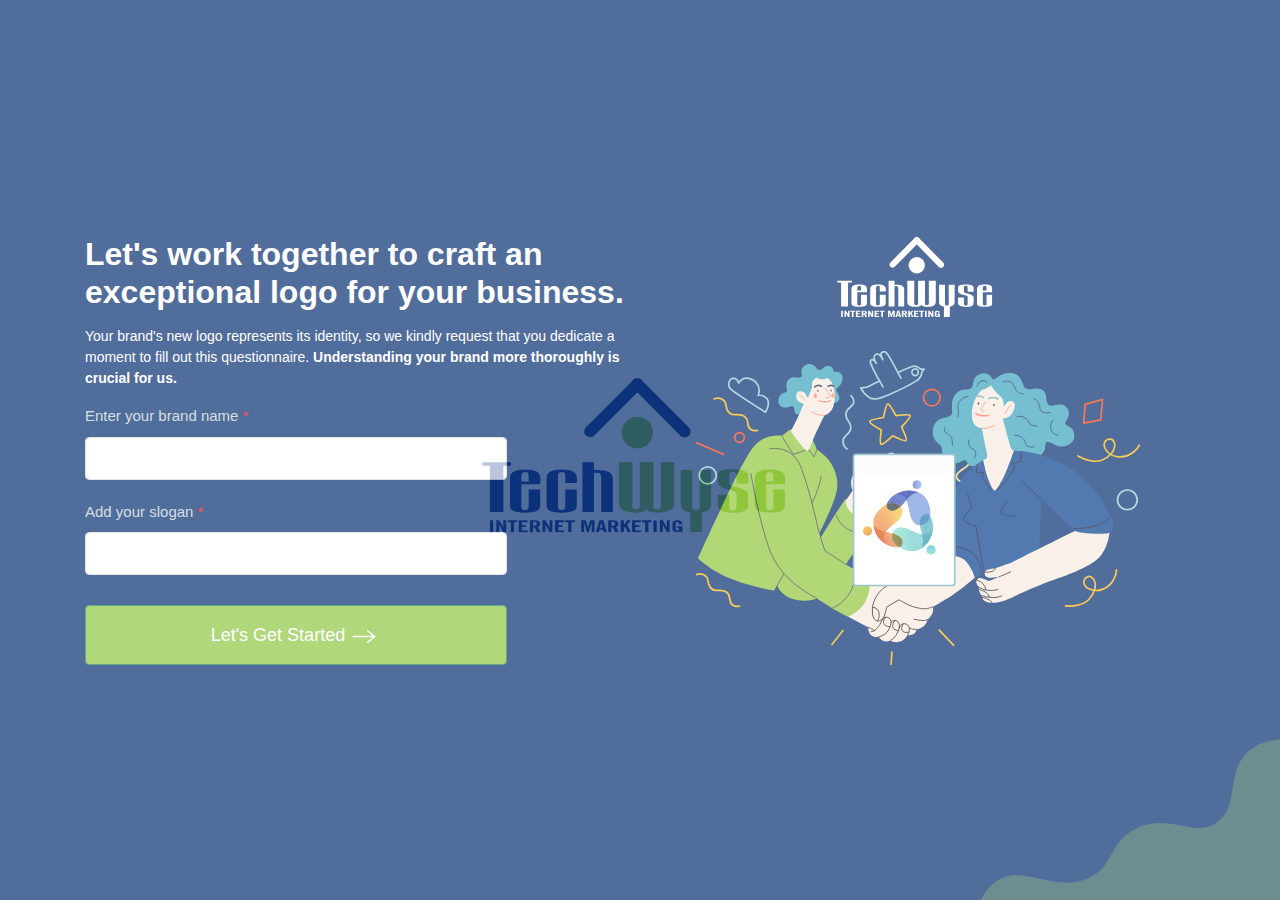
